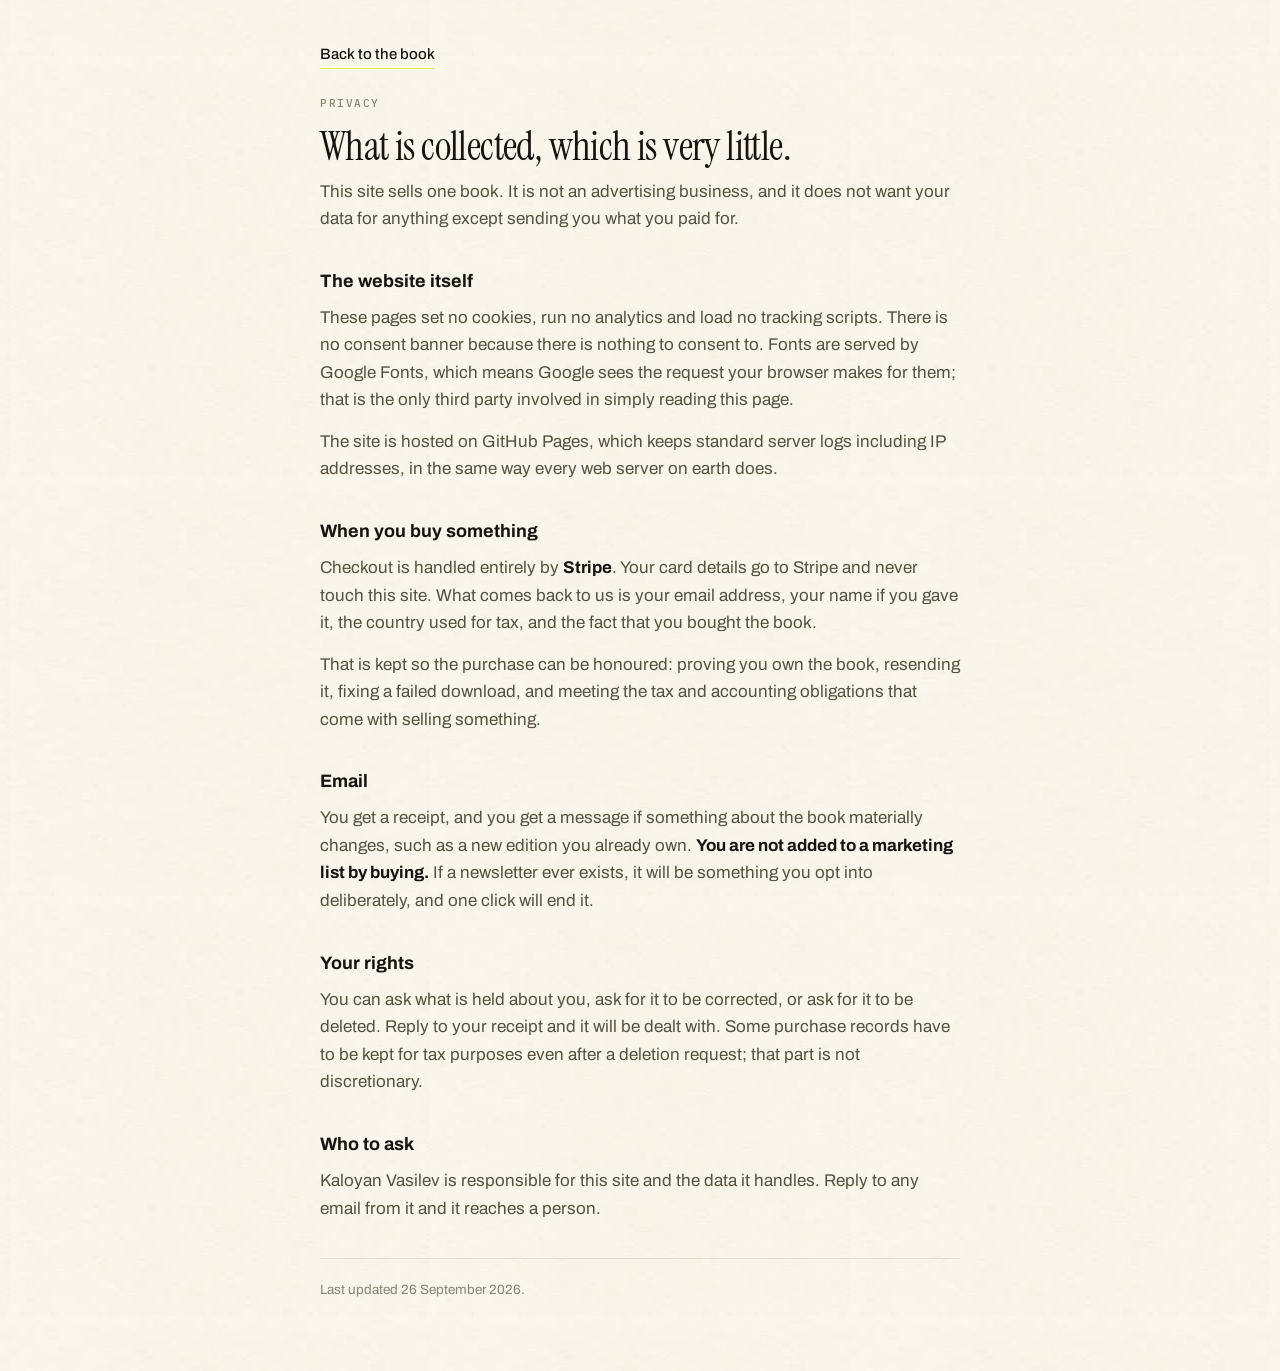
==== privacy.html @ 8a0e5b0d "Add files via upload" ====
<!doctype html>
<html lang="en">
  <head>
    <meta charset="utf-8" />
    <meta name="viewport" content="width=device-width, initial-scale=1" />
    <title>Privacy — How Your Body Really Works</title>
    <link rel="preconnect" href="https://fonts.googleapis.com" />
    <link rel="preconnect" href="https://fonts.gstatic.com" crossorigin />
    <link
      href="https://fonts.googleapis.com/css2?family=Archivo:wght@400;500;600;700&family=IBM+Plex+Mono:wght@500&family=Instrument+Serif&display=swap"
      rel="stylesheet"
    />
    <style>
      :root { --paper:#fbf9f5; --ink:#17140f; --ink-soft:#57503f; --ink-faint:#8b8474; --rule:#e2dbcc; --signal:#e4f04a; }
      * { margin:0; padding:0; box-sizing:border-box; }
      body {
        background: var(--paper) url("paper.jpg") center / 420px repeat;
        color: var(--ink); font-family: Archivo, system-ui, sans-serif;
        font-size:17px; line-height:1.62; -webkit-font-smoothing:antialiased;
        padding: 40px 22px 70px;
      }
      .wrap { max-width:640px; margin:0 auto; }
      .mono { font-family:"IBM Plex Mono",monospace; font-weight:500; letter-spacing:.14em;
        text-transform:uppercase; font-size:11px; color:var(--ink-faint); }
      h1 { font-family:"Instrument Serif",Georgia,serif; font-weight:400; font-size:40px;
        line-height:1.06; letter-spacing:-.015em; margin:12px 0 10px; }
      h2 { font-size:18px; font-weight:700; margin:34px 0 8px; }
      p { color:var(--ink-soft); margin-bottom:14px; }
      p b { color:var(--ink); }
      ul { color:var(--ink-soft); margin:0 0 14px 20px; }
      li { margin-bottom:7px; }
      a { color:var(--ink); }
      .back { display:inline-block; margin-bottom:26px; border-bottom:1.5px solid var(--signal);
        text-decoration:none; padding-bottom:2px; font-weight:500; font-size:15px; }
      .top { border-top:1px solid var(--rule); margin-top:36px; padding-top:20px;
        color:var(--ink-faint); font-size:13.5px; }
    </style>
  </head>
  <body>
    <div class="wrap">
      <a class="back" href="/">Back to the book</a>
      <div class="mono">Privacy</div>
      <h1>What is collected, which is very little.</h1>
      <p>
        This site sells one book. It is not an advertising business, and it does not want your
        data for anything except sending you what you paid for.
      </p>

      <h2>The website itself</h2>
      <p>
        These pages set no cookies, run no analytics and load no tracking scripts. There is no
        consent banner because there is nothing to consent to. Fonts are served by Google
        Fonts, which means Google sees the request your browser makes for them; that is the
        only third party involved in simply reading this page.
      </p>
      <p>
        The site is hosted on GitHub Pages, which keeps standard server logs including IP
        addresses, in the same way every web server on earth does.
      </p>

      <h2>When you buy something</h2>
      <p>
        Checkout is handled entirely by <b>Stripe</b>. Your card details go to Stripe and never
        touch this site. What comes back to us is your email address, your name if you gave it,
        the country used for tax, and the fact that you bought the book.
      </p>
      <p>
        That is kept so the purchase can be honoured: proving you own the book, resending it,
        fixing a failed download, and meeting the tax and accounting obligations that come with
        selling something.
      </p>

      <h2>Email</h2>
      <p>
        You get a receipt, and you get a message if something about the book materially changes,
        such as a new edition you already own. <b>You are not added to a marketing list by
        buying.</b> If a newsletter ever exists, it will be something you opt into deliberately,
        and one click will end it.
      </p>

      <h2>Your rights</h2>
      <p>
        You can ask what is held about you, ask for it to be corrected, or ask for it to be
        deleted. Reply to your receipt and it will be dealt with. Some purchase records have to
        be kept for tax purposes even after a deletion request; that part is not discretionary.
      </p>

      <h2>Who to ask</h2>
      <p>
        Kaloyan Vasilev is responsible for this site and the data it handles. Reply to any
        email from it and it reaches a person.
      </p>

      <div class="top">
        Last updated 26 September 2026.
      </div>
    </div>
  </body>
</html>
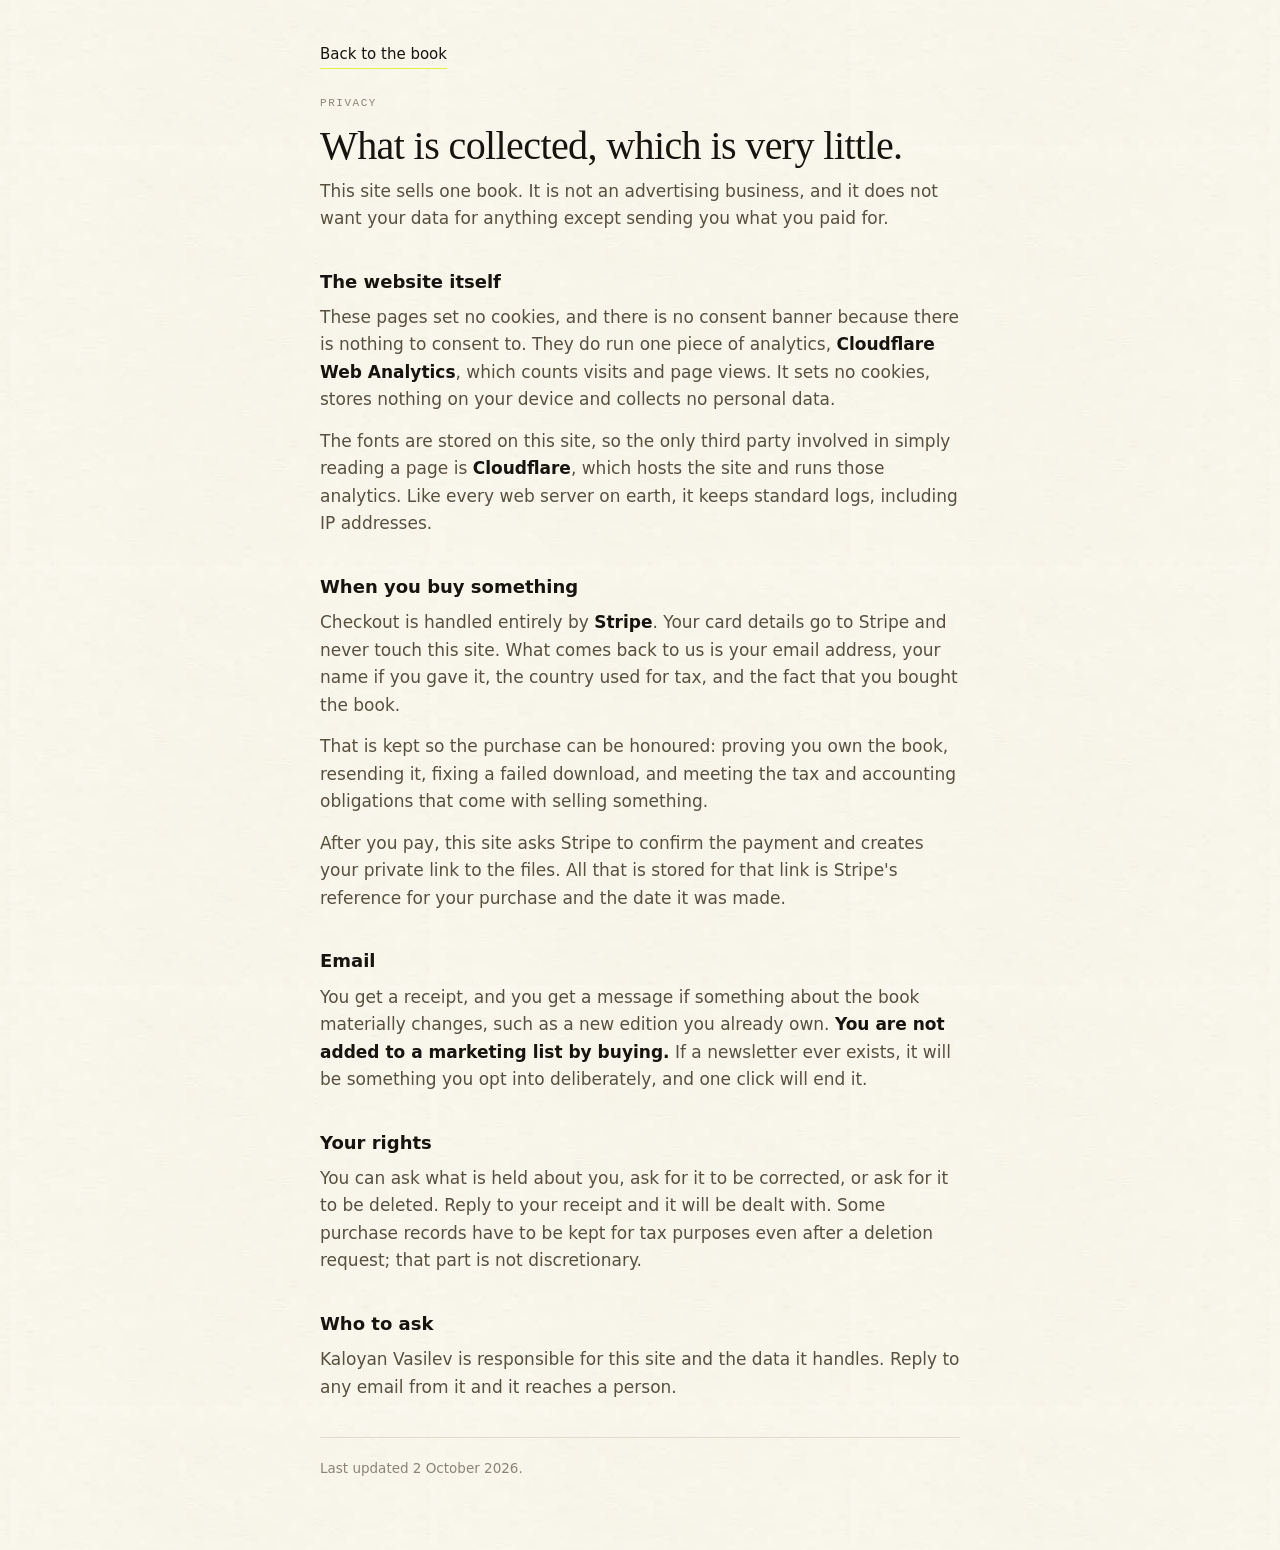
==== commit 9cf690a1: "Add paid delivery: Pages Function, R2 signed links, new thank-you page - functions/api/download.js: " ====
--- a/privacy.html
+++ b/privacy.html
@@ -3,13 +3,12 @@
   <head>
     <meta charset="utf-8" />
     <meta name="viewport" content="width=device-width, initial-scale=1" />
+    <link rel="icon" type="image/png" sizes="32x32" href="icon-32.png" />
+    <link rel="icon" type="image/png" sizes="16x16" href="icon-16.png" />
+    <link rel="apple-touch-icon" sizes="180x180" href="icon-180.png" />
+    <link rel="icon" type="image/png" sizes="512x512" href="icon-512.png" />
     <title>Privacy — How Your Body Really Works</title>
-    <link rel="preconnect" href="https://fonts.googleapis.com" />
-    <link rel="preconnect" href="https://fonts.gstatic.com" crossorigin />
-    <link
-      href="https://fonts.googleapis.com/css2?family=Archivo:wght@400;500;600;700&family=IBM+Plex+Mono:wght@500&family=Instrument+Serif&display=swap"
-      rel="stylesheet"
-    />
+    <link rel="stylesheet" href="fonts/fonts.css" />
     <style>
       :root { --paper:#fbf9f5; --ink:#17140f; --ink-soft:#57503f; --ink-faint:#8b8474; --rule:#e2dbcc; --signal:#e4f04a; }
       * { margin:0; padding:0; box-sizing:border-box; }
@@ -48,14 +47,15 @@
 
       <h2>The website itself</h2>
       <p>
-        These pages set no cookies, run no analytics and load no tracking scripts. There is no
-        consent banner because there is nothing to consent to. Fonts are served by Google
-        Fonts, which means Google sees the request your browser makes for them; that is the
-        only third party involved in simply reading this page.
+        These pages set no cookies, and there is no consent banner because there is nothing to
+        consent to. They do run one piece of analytics, <b>Cloudflare Web Analytics</b>, which
+        counts visits and page views. It sets no cookies, stores nothing on your device and
+        collects no personal data.
       </p>
       <p>
-        The site is hosted on GitHub Pages, which keeps standard server logs including IP
-        addresses, in the same way every web server on earth does.
+        The fonts are stored on this site, so the only third party involved in simply reading a
+        page is <b>Cloudflare</b>, which hosts the site and runs those analytics. Like every web
+        server on earth, it keeps standard logs, including IP addresses.
       </p>
 
       <h2>When you buy something</h2>
@@ -68,6 +68,11 @@
         That is kept so the purchase can be honoured: proving you own the book, resending it,
         fixing a failed download, and meeting the tax and accounting obligations that come with
         selling something.
+      </p>
+      <p>
+        After you pay, this site asks Stripe to confirm the payment and creates your private
+        link to the files. All that is stored for that link is Stripe's reference for your
+        purchase and the date it was made.
       </p>
 
       <h2>Email</h2>
@@ -92,8 +97,12 @@
       </p>
 
       <div class="top">
-        Last updated 26 September 2026.
+        Last updated 2 October 2026.
       </div>
     </div>
+    <!-- Cloudflare Web Analytics. No cookies, no personal data. -->
+    <script type='module' src='https://static.cloudflareinsights.com/beacon.min.js'
+      data-cf-beacon='{"token": "e8763b874844456f8cd7d994379b9cc0"}'></script>
+    <!-- End Cloudflare Web Analytics -->
   </body>
 </html>
--- a/fonts/fonts.css
+++ b/fonts/fonts.css
@@ -0,0 +1,82 @@
+/* Self-hosted copies of Archivo, IBM Plex Mono and Instrument Serif (SIL Open Font
+   License), latin and latin-ext subsets, as served by Google Fonts. */
+
+/* Archivo normal, latin-ext */
+@font-face {
+  font-family: "Archivo";
+  font-style: normal;
+  font-weight: 400 700;
+  font-display: swap;
+  src: url("archivo-latin-ext.woff2") format("woff2");
+  unicode-range: U+0100-02BA, U+02BD-02C5, U+02C7-02CC, U+02CE-02D7, U+02DD-02FF, U+0304, U+0308, U+0329, U+1D00-1DBF, U+1E00-1E9F, U+1EF2-1EFF, U+2020, U+20A0-20AB, U+20AD-20C0, U+2113, U+2C60-2C7F, U+A720-A7FF;
+}
+
+/* Archivo normal, latin */
+@font-face {
+  font-family: "Archivo";
+  font-style: normal;
+  font-weight: 400 700;
+  font-display: swap;
+  src: url("archivo-latin.woff2") format("woff2");
+  unicode-range: U+0000-00FF, U+0131, U+0152-0153, U+02BB-02BC, U+02C6, U+02DA, U+02DC, U+0304, U+0308, U+0329, U+2000-206F, U+20AC, U+2122, U+2191, U+2193, U+2212, U+2215, U+FEFF, U+FFFD;
+}
+
+/* IBM Plex Mono normal, latin-ext */
+@font-face {
+  font-family: "IBM Plex Mono";
+  font-style: normal;
+  font-weight: 500;
+  font-display: swap;
+  src: url("ibm-plex-mono-latin-ext.woff2") format("woff2");
+  unicode-range: U+0100-02BA, U+02BD-02C5, U+02C7-02CC, U+02CE-02D7, U+02DD-02FF, U+0304, U+0308, U+0329, U+1D00-1DBF, U+1E00-1E9F, U+1EF2-1EFF, U+2020, U+20A0-20AB, U+20AD-20C0, U+2113, U+2C60-2C7F, U+A720-A7FF;
+}
+
+/* IBM Plex Mono normal, latin */
+@font-face {
+  font-family: "IBM Plex Mono";
+  font-style: normal;
+  font-weight: 500;
+  font-display: swap;
+  src: url("ibm-plex-mono-latin.woff2") format("woff2");
+  unicode-range: U+0000-00FF, U+0131, U+0152-0153, U+02BB-02BC, U+02C6, U+02DA, U+02DC, U+0304, U+0308, U+0329, U+2000-206F, U+20AC, U+2122, U+2191, U+2193, U+2212, U+2215, U+FEFF, U+FFFD;
+}
+
+/* Instrument Serif italic, latin-ext */
+@font-face {
+  font-family: "Instrument Serif";
+  font-style: italic;
+  font-weight: 400;
+  font-display: swap;
+  src: url("instrument-serif-italic-latin-ext.woff2") format("woff2");
+  unicode-range: U+0100-02BA, U+02BD-02C5, U+02C7-02CC, U+02CE-02D7, U+02DD-02FF, U+0304, U+0308, U+0329, U+1D00-1DBF, U+1E00-1E9F, U+1EF2-1EFF, U+2020, U+20A0-20AB, U+20AD-20C0, U+2113, U+2C60-2C7F, U+A720-A7FF;
+}
+
+/* Instrument Serif italic, latin */
+@font-face {
+  font-family: "Instrument Serif";
+  font-style: italic;
+  font-weight: 400;
+  font-display: swap;
+  src: url("instrument-serif-italic-latin.woff2") format("woff2");
+  unicode-range: U+0000-00FF, U+0131, U+0152-0153, U+02BB-02BC, U+02C6, U+02DA, U+02DC, U+0304, U+0308, U+0329, U+2000-206F, U+20AC, U+2122, U+2191, U+2193, U+2212, U+2215, U+FEFF, U+FFFD;
+}
+
+/* Instrument Serif normal, latin-ext */
+@font-face {
+  font-family: "Instrument Serif";
+  font-style: normal;
+  font-weight: 400;
+  font-display: swap;
+  src: url("instrument-serif-latin-ext.woff2") format("woff2");
+  unicode-range: U+0100-02BA, U+02BD-02C5, U+02C7-02CC, U+02CE-02D7, U+02DD-02FF, U+0304, U+0308, U+0329, U+1D00-1DBF, U+1E00-1E9F, U+1EF2-1EFF, U+2020, U+20A0-20AB, U+20AD-20C0, U+2113, U+2C60-2C7F, U+A720-A7FF;
+}
+
+/* Instrument Serif normal, latin */
+@font-face {
+  font-family: "Instrument Serif";
+  font-style: normal;
+  font-weight: 400;
+  font-display: swap;
+  src: url("instrument-serif-latin.woff2") format("woff2");
+  unicode-range: U+0000-00FF, U+0131, U+0152-0153, U+02BB-02BC, U+02C6, U+02DA, U+02DC, U+0304, U+0308, U+0329, U+2000-206F, U+20AC, U+2122, U+2191, U+2193, U+2212, U+2215, U+FEFF, U+FFFD;
+}
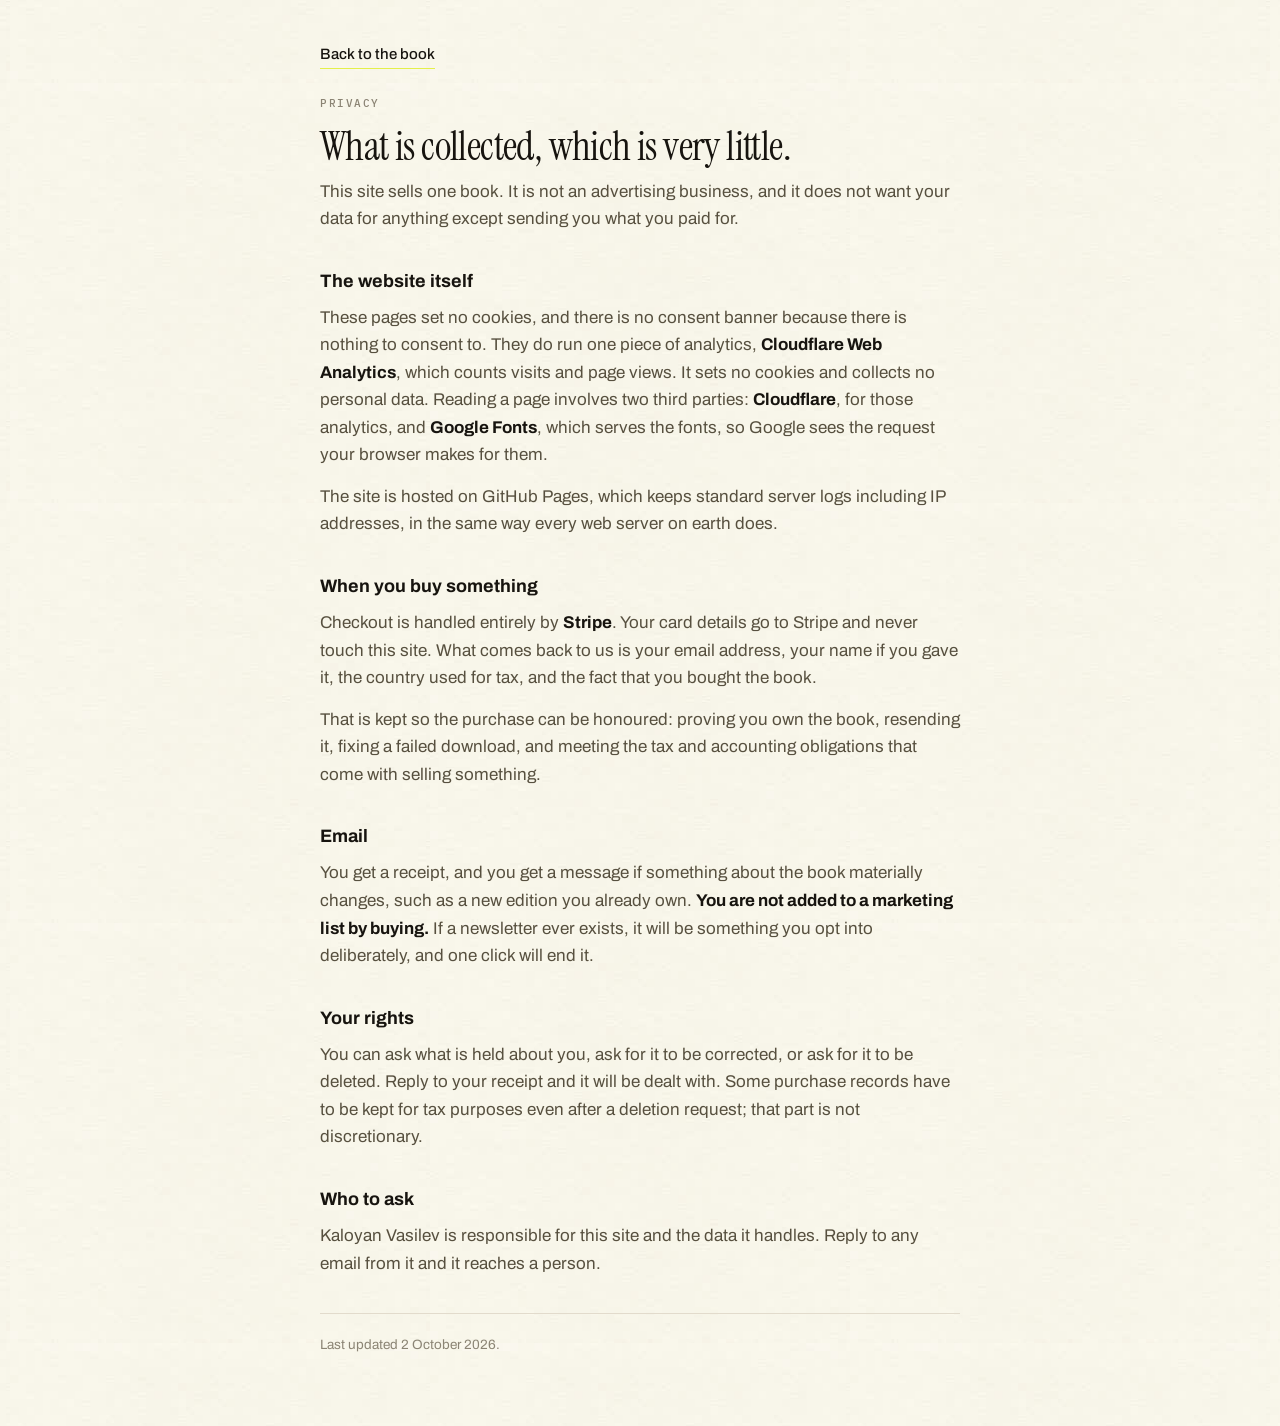
==== commit 90bc2ea9: "Park delivery work; fix privacy and thank-you copy; restore live checkout - Move the Pages Function," ====
--- a/privacy.html
+++ b/privacy.html
@@ -8,7 +8,12 @@
     <link rel="apple-touch-icon" sizes="180x180" href="icon-180.png" />
     <link rel="icon" type="image/png" sizes="512x512" href="icon-512.png" />
     <title>Privacy — How Your Body Really Works</title>
-    <link rel="stylesheet" href="fonts/fonts.css" />
+    <link rel="preconnect" href="https://fonts.googleapis.com" />
+    <link rel="preconnect" href="https://fonts.gstatic.com" crossorigin />
+    <link
+      href="https://fonts.googleapis.com/css2?family=Archivo:wght@400;500;600;700&family=IBM+Plex+Mono:wght@500&family=Instrument+Serif&display=swap"
+      rel="stylesheet"
+    />
     <style>
       :root { --paper:#fbf9f5; --ink:#17140f; --ink-soft:#57503f; --ink-faint:#8b8474; --rule:#e2dbcc; --signal:#e4f04a; }
       * { margin:0; padding:0; box-sizing:border-box; }
@@ -49,13 +54,14 @@
       <p>
         These pages set no cookies, and there is no consent banner because there is nothing to
         consent to. They do run one piece of analytics, <b>Cloudflare Web Analytics</b>, which
-        counts visits and page views. It sets no cookies, stores nothing on your device and
-        collects no personal data.
+        counts visits and page views. It sets no cookies and collects no personal data.
+        Reading a page involves two third parties: <b>Cloudflare</b>, for those analytics, and
+        <b>Google Fonts</b>, which serves the fonts, so Google sees the request your browser
+        makes for them.
       </p>
       <p>
-        The fonts are stored on this site, so the only third party involved in simply reading a
-        page is <b>Cloudflare</b>, which hosts the site and runs those analytics. Like every web
-        server on earth, it keeps standard logs, including IP addresses.
+        The site is hosted on GitHub Pages, which keeps standard server logs including IP
+        addresses, in the same way every web server on earth does.
       </p>
 
       <h2>When you buy something</h2>
@@ -68,11 +74,6 @@
         That is kept so the purchase can be honoured: proving you own the book, resending it,
         fixing a failed download, and meeting the tax and accounting obligations that come with
         selling something.
-      </p>
-      <p>
-        After you pay, this site asks Stripe to confirm the payment and creates your private
-        link to the files. All that is stored for that link is Stripe's reference for your
-        purchase and the date it was made.
       </p>
 
       <h2>Email</h2>
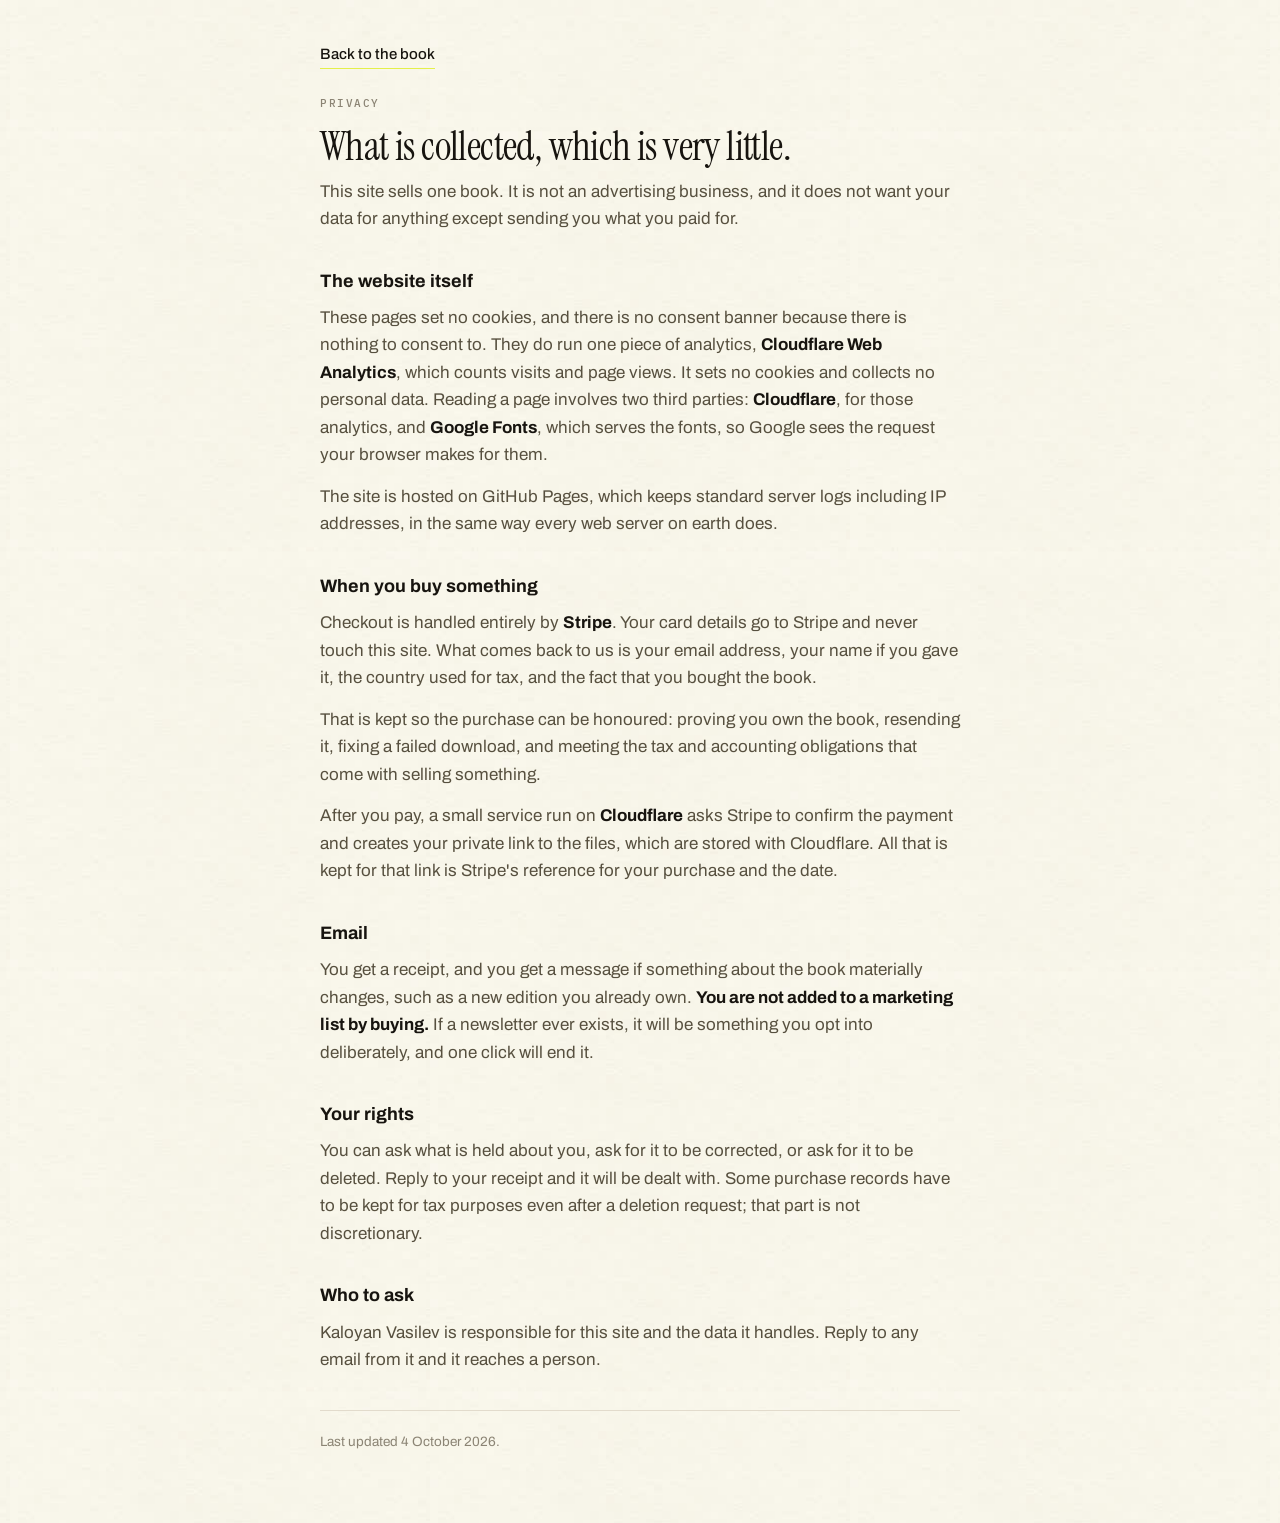
==== commit 6a99eddf: "Withdrawal-consent terms, delivery privacy line, real buyer counter - terms.html: express-consent an" ====
--- a/privacy.html
+++ b/privacy.html
@@ -75,6 +75,11 @@
         fixing a failed download, and meeting the tax and accounting obligations that come with
         selling something.
       </p>
+      <p>
+        After you pay, a small service run on <b>Cloudflare</b> asks Stripe to confirm the
+        payment and creates your private link to the files, which are stored with Cloudflare.
+        All that is kept for that link is Stripe's reference for your purchase and the date.
+      </p>
 
       <h2>Email</h2>
       <p>
@@ -98,7 +103,7 @@
       </p>
 
       <div class="top">
-        Last updated 2 October 2026.
+        Last updated 4 October 2026.
       </div>
     </div>
     <!-- Cloudflare Web Analytics. No cookies, no personal data. -->
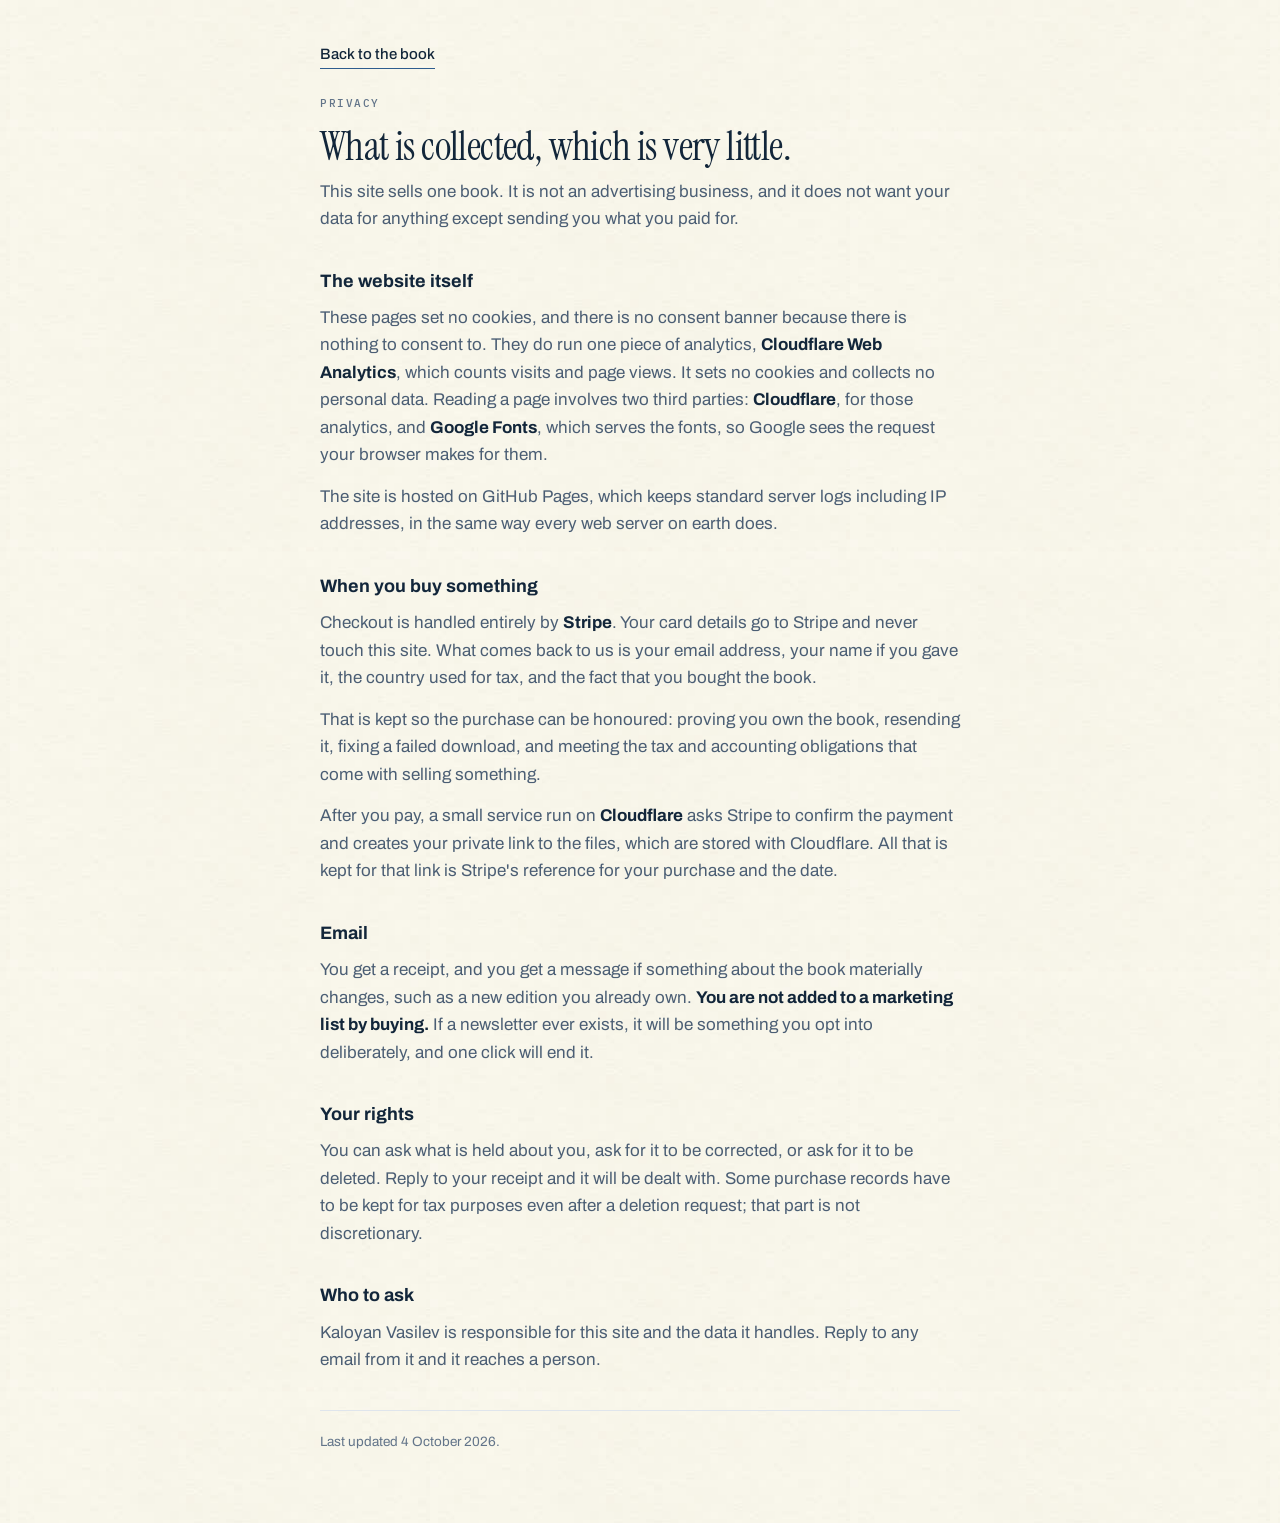
==== commit 6a19effc: "Match the site to the Linktree: navy, cream and steel blue - New palette from the Linktree page: dee" ====
--- a/privacy.html
+++ b/privacy.html
@@ -15,7 +15,7 @@
       rel="stylesheet"
     />
     <style>
-      :root { --paper:#fbf9f5; --ink:#17140f; --ink-soft:#57503f; --ink-faint:#8b8474; --rule:#e2dbcc; --signal:#e4f04a; }
+      :root { --paper:#fbf9f5; --ink:#12263a; --ink-soft:#4b5e74; --ink-faint:#627489; --rule:#dfe5ec; --accent:#2e5d8e; }
       * { margin:0; padding:0; box-sizing:border-box; }
       body {
         background: var(--paper) url("paper.jpg") center / 420px repeat;
@@ -34,7 +34,7 @@
       ul { color:var(--ink-soft); margin:0 0 14px 20px; }
       li { margin-bottom:7px; }
       a { color:var(--ink); }
-      .back { display:inline-block; margin-bottom:26px; border-bottom:1.5px solid var(--signal);
+      .back { display:inline-block; margin-bottom:26px; border-bottom:1.5px solid var(--accent);
         text-decoration:none; padding-bottom:2px; font-weight:500; font-size:15px; }
       .top { border-top:1px solid var(--rule); margin-top:36px; padding-top:20px;
         color:var(--ink-faint); font-size:13.5px; }
